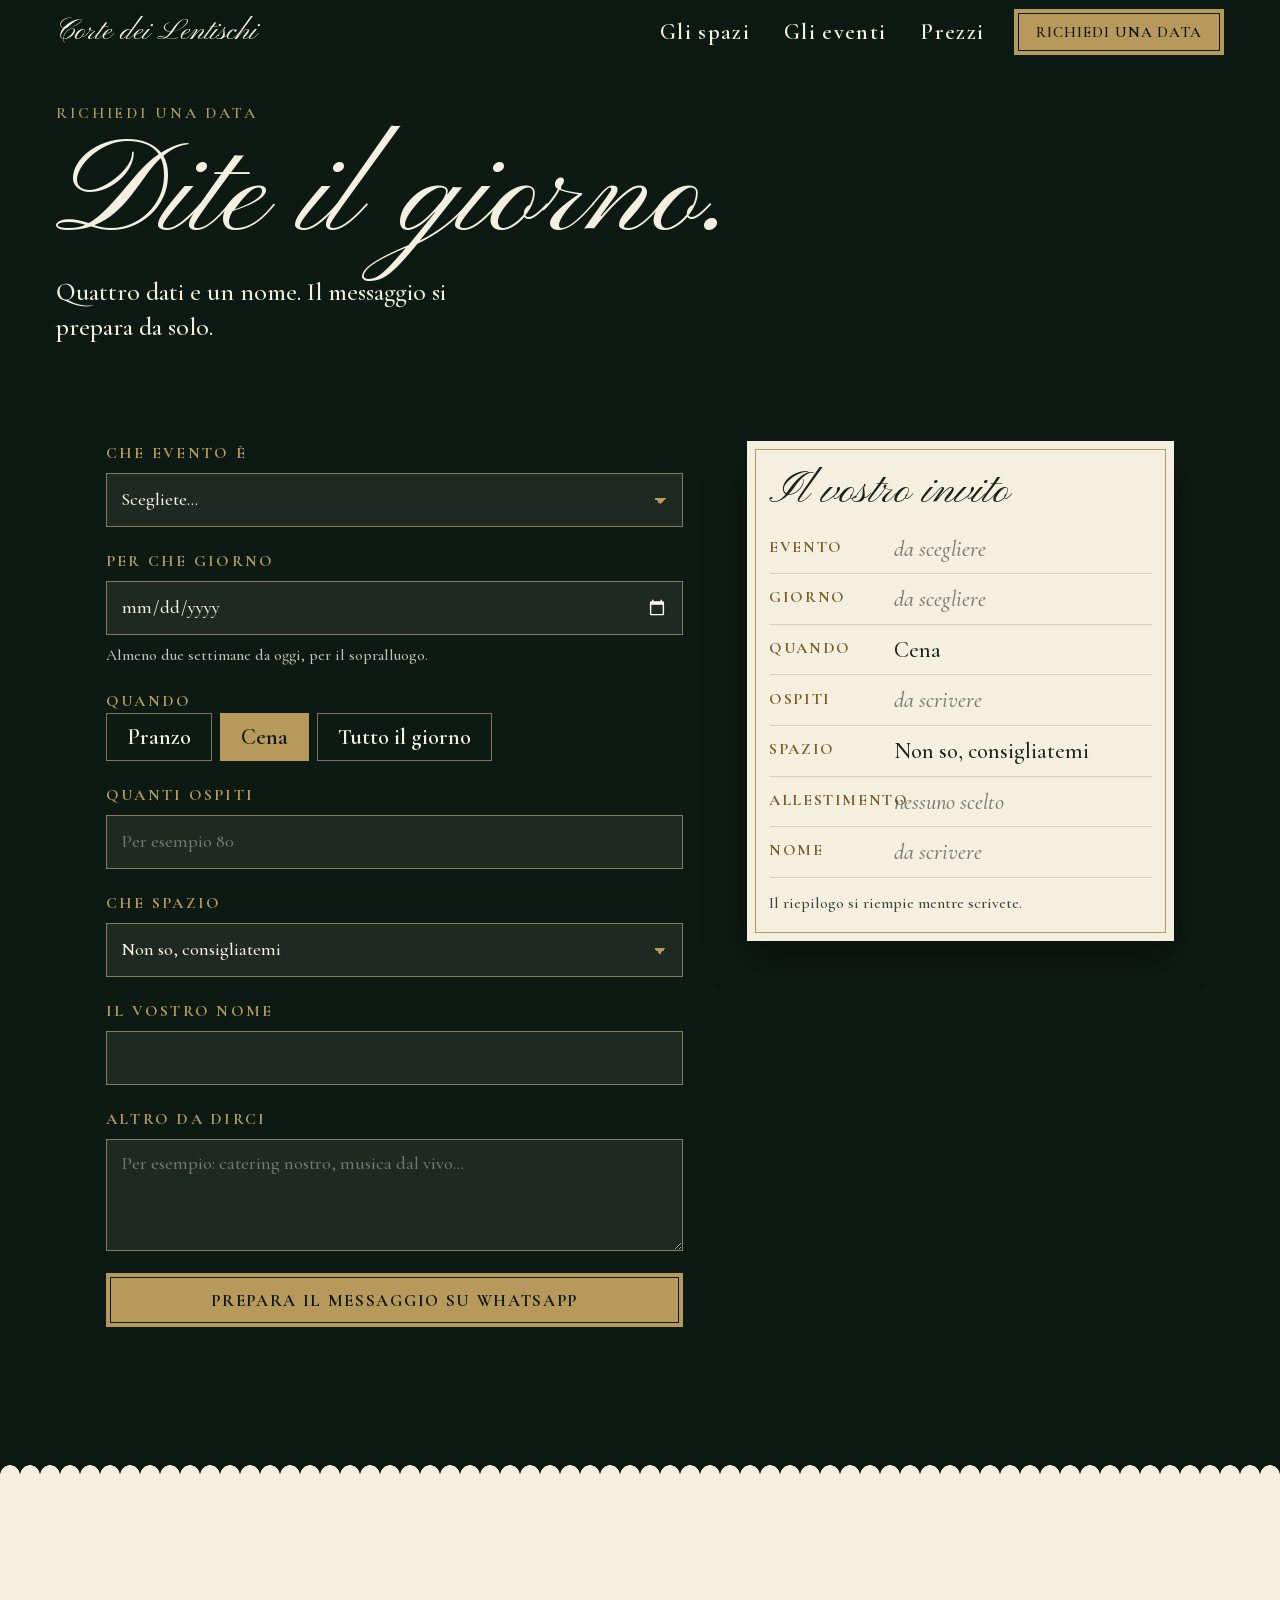
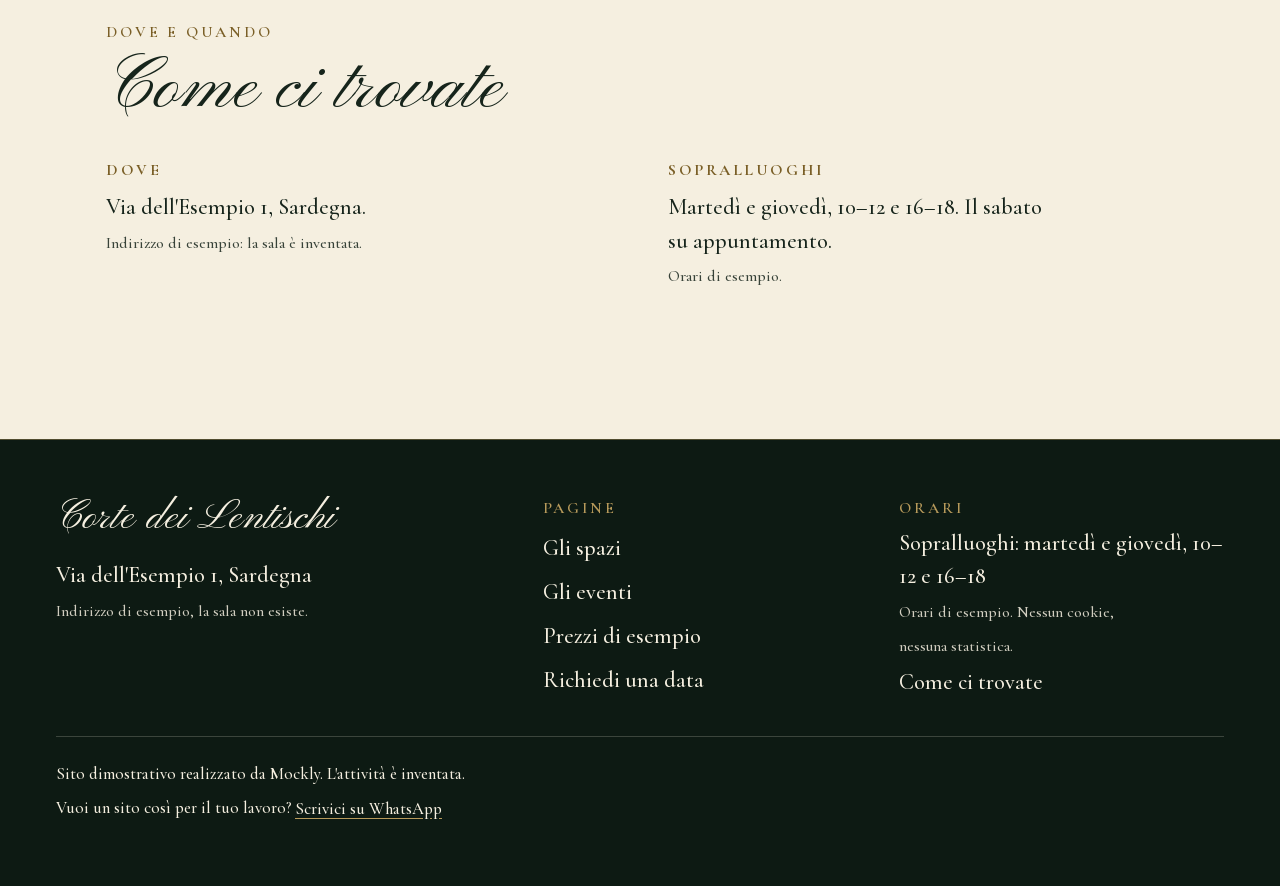
==== richiedi.html @ 1dd13063 "Base della demo: pagine, stile, script, foto e crediti Co-Authored-By: Claude Opus 5.5 <noreply@anth" ====
<!doctype html>
<html lang="it">
<head>
<meta charset="utf-8">
<meta name="viewport" content="width=device-width, initial-scale=1, viewport-fit=cover">
<title>Richiedi una data · Corte dei Lentischi (sito dimostrativo)</title>
<meta name="description" content="Richiedete una data alla Corte dei Lentischi: il riepilogo si prepara in un messaggio WhatsApp. Sito dimostrativo di Mockly, l'attività è inventata.">
<meta name="theme-color" content="#0d1a13">
<meta property="og:type" content="website">
<meta property="og:locale" content="it_IT">
<meta property="og:title" content="Richiedi una data · Corte dei Lentischi (sito dimostrativo)">
<meta property="og:description" content="Richiedete una data alla Corte dei Lentischi: il riepilogo si prepara in un messaggio WhatsApp. Sito dimostrativo di Mockly, l'attività è inventata.">
<meta property="og:image" content="https://mockly-website.github.io/corte-dei-lentischi/assets/img/anteprima-social.jpg">
<meta property="og:image:width" content="1200">
<meta property="og:image:height" content="630">
<meta property="og:image:alt" content="La corte della sala per eventi, con tavoli lunghi e luci">
<meta name="twitter:card" content="summary_large_image">
<link rel="icon" href="assets/img/favicon.svg" type="image/svg+xml">
<link rel="apple-touch-icon" href="assets/img/apple-touch-icon.png">
<link rel="manifest" href="site.webmanifest">
<link rel="preload" href="assets/fonts/pinyon-script.woff2" as="font" type="font/woff2" crossorigin>
<link rel="preload" href="assets/fonts/cormorant-garamond.woff2" as="font" type="font/woff2" crossorigin>
<link rel="stylesheet" href="assets/css/fonts.css?v=20261105a">
<link rel="stylesheet" href="assets/css/style.css?v=20261105a">
<script>(function(d){d.classList.add("js");try{if(sessionStorage.getItem("ci-apertura")&&location.search.indexOf("apertura")<0)d.classList.add("seen")}catch(e){}})(document.documentElement)</script>
</head>
<body class="">
<svg width="0" height="0" style="position:absolute" aria-hidden="true" focusable="false"><defs><linearGradient id="gold" x1="0" y1="0" x2="1" y2="1"><stop offset="0" stop-color="#e3cf9b"/><stop offset=".55" stop-color="#b79a5b"/><stop offset="1" stop-color="#8a6f35"/></linearGradient></defs><symbol id="seal" viewBox="0 0 100 100"><path d="M96.4,50.0 L96.9,52.5 L96.9,54.9 L96.5,57.4 L95.9,59.7 L95.1,62.1 L94.3,64.4 L93.3,66.6 L92.1,68.8 L90.7,70.7 L88.8,72.4 L86.8,73.9 L84.6,75.1 L82.4,76.2 L80.5,77.4 L78.9,78.9 L77.6,80.7 L76.6,82.8 L75.6,85.2 L74.4,87.5 L72.9,89.6 L70.9,91.1 L68.6,91.9 L66.1,92.0 L63.5,91.5 L60.9,90.9 L58.5,90.2 L56.3,89.9 L54.2,90.0 L52.1,90.5 L50.0,91.2 L47.8,92.1 L45.5,92.8 L43.2,93.2 L40.8,93.3 L38.4,93.2 L36.0,93.0 L33.6,92.6 L31.2,92.2 L28.7,91.7 L26.3,91.0 L24.1,89.9 L22.2,88.3 L20.6,86.3 L19.5,83.9 L18.7,81.3 L18.0,78.8 L17.3,76.5 L16.2,74.6 L14.7,72.9 L12.8,71.5 L10.6,70.1 L8.4,68.5 L6.6,66.7 L5.3,64.5 L4.7,62.1 L4.8,59.6 L5.5,57.0 L6.5,54.6 L7.6,52.2 L8.4,50.0 L9.0,47.9 L9.4,45.7 L9.6,43.6 L9.8,41.5 L10.1,39.3 L10.6,37.2 L11.2,35.1 L11.7,33.0 L12.2,30.8 L12.6,28.4 L13.0,25.9 L13.4,23.4 L14.0,20.9 L15.1,18.6 L16.7,16.7 L18.7,15.3 L21.2,14.4 L23.8,14.0 L26.4,13.7 L28.9,13.4 L31.0,12.7 L32.8,11.5 L34.6,9.8 L36.3,7.8 L38.2,5.9 L40.3,4.1 L42.5,3.0 L45.0,2.4 L47.5,2.6 L50.0,3.2 L52.4,4.2 L54.7,5.3 L56.9,6.3 L59.1,7.3 L61.2,8.2 L63.2,9.3 L65.2,10.5 L67.0,11.8 L68.7,13.3 L70.3,14.8 L72.0,16.1 L73.9,17.1 L76.0,17.9 L78.4,18.5 L80.9,19.1 L83.4,19.9 L85.6,21.1 L87.4,22.8 L88.5,25.0 L89.0,27.5 L89.0,30.1 L88.8,32.7 L88.7,35.1 L89.0,37.3 L89.7,39.4 L90.9,41.3 L92.5,43.3 L94.1,45.4 L95.5,47.6Z" fill="url(#gold)"/><circle cx="50" cy="50" r="33" fill="none" stroke="#6b5120" stroke-width="1.4" opacity=".6"/><text x="50" y="62" text-anchor="middle" font-family="Pinyon Script, cursive" font-size="34" fill="#5c4518">CL</text></symbol></svg>
<a class="skip" href="#contenuto">Vai al contenuto</a>
<header class="head" id="testata">
  <a class="brand" href="index.html" aria-label="Corte dei Lentischi, vai all'inizio">Corte dei Lentischi</a>
  <nav class="nav-inline" aria-label="Principale"><a href="spazi.html">Gli spazi</a><a href="eventi.html">Gli eventi</a><a href="eventi.html#prezzi">Prezzi</a><a class="btn" href="richiedi.html" aria-current="page">Richiedi una data</a></nav>
  <button class="menu-btn" type="button" aria-expanded="false" aria-controls="menu"><span></span><b class="sr-only">Apri il menu</b></button>
</header>
<div class="veil" aria-hidden="true"></div>
<nav class="menu" id="menu" aria-label="Menu" role="dialog" aria-modal="true">
  <div class="menu__top"><span class="eyebrow">Menu</span><button class="menu__close" type="button"><b class="sr-only">Chiudi il menu</b></button></div>
  <ul class="menu__list"><li style="--i:0"><a href="index.html">Inizio</a></li><li style="--i:1"><a href="spazi.html">Gli spazi</a></li><li style="--i:2"><a href="eventi.html">Gli eventi</a></li><li style="--i:3"><a href="richiedi.html" aria-current="page">Richiedi una data</a></li></ul>
  <div class="menu__small"><a href="eventi.html#prezzi">Prezzi di esempio</a><a href="richiedi.html#dove">Orari e dove siamo</a></div>
  <a class="btn menu__cta" href="richiedi.html">Richiedi una data</a>
</nav>
<main id="contenuto">
<section class="phero phero--plain" data-hero>
  <div class="phero__in">
    <p class="eyebrow" style="--i:0">Richiedi una data</p>
    <h1 style="--i:1">Dite il giorno.</h1>
    <p class="lede" style="--i:2">Quattro dati e un nome. Il messaggio si prepara da solo.</p>
  </div>
</section>

<section class="sec sec--deep" style="padding-top:24px">
  <div class="wrap req">
    <form class="form" id="richiesta" novalidate aria-label="Richiesta di una data">
      <p class="note" id="allestimento-nota" hidden></p>
      <div class="field"><label for="evento">Che evento è</label>
        <select id="evento" name="evento" required aria-describedby="e-evento"><option value="">Scegliete…</option><option>Matrimonio</option><option>Battesimo o comunione</option><option>Cena aziendale</option><option>Compleanno o laurea</option><option>Altro</option></select>
        <p class="field__err" id="e-evento" role="alert"></p></div>
      <div class="field"><label for="data">Per che giorno</label>
        <input type="date" id="data" name="data" required aria-describedby="e-data h-data"><p class="field__hint" id="h-data">Almeno due settimane da oggi, per il sopralluogo.</p>
        <p class="field__err" id="e-data" role="alert"></p></div>
      <fieldset class="field"><legend>Quando</legend><div class="chips"><label class="chip"><input type="radio" name="fascia" value="pranzo"><span>Pranzo</span></label><label class="chip"><input type="radio" name="fascia" value="cena" checked><span>Cena</span></label><label class="chip"><input type="radio" name="fascia" value="giorno"><span>Tutto il giorno</span></label></div></fieldset>
      <div class="field"><label for="ospiti-r">Quanti ospiti</label>
        <input type="number" id="ospiti-r" name="ospiti" inputmode="numeric" min="1" max="300" placeholder="Per esempio 80" aria-describedby="e-ospiti"><p class="field__err" id="e-ospiti" role="alert"></p></div>
      <div class="field"><label for="spazio-r">Che spazio</label>
        <select id="spazio-r" name="spazio"><option value="boh">Non so, consigliatemi</option><option value="prato">Il prato</option><option value="corte">La corte</option><option value="sala">La sala coperta</option></select></div>
      <div class="field"><label for="nome">Il vostro nome</label>
        <input type="text" id="nome" name="nome" autocomplete="given-name" required aria-describedby="e-nome"><p class="field__err" id="e-nome" role="alert"></p></div>
      <div class="field"><label for="note">Altro da dirci</label><textarea id="note" name="note" placeholder="Per esempio: catering nostro, musica dal vivo…"></textarea></div>
      <button class="btn" type="submit" id="invia">Prepara il messaggio su WhatsApp</button>
      <div class="sent" id="inviata" aria-live="polite">
        <p><strong>Messaggio pronto.</strong> Si apre WhatsApp con il testo già scritto, indirizzato a Mockly. È una dimostrazione: nessuna sala vera riceve la richiesta.</p>
        <textarea id="testo-msg" readonly aria-label="Testo del messaggio"></textarea>
        <div class="sim__cta"><a class="btn" id="apri-wa" href="https://wa.me/393517578080" target="_blank" rel="noopener">Apri WhatsApp</a><button class="btn btn--line" id="copia" type="button">Copia il messaggio</button></div>
      </div>
    </form>
    <aside class="summary" aria-labelledby="sum-t">
      <h2 id="sum-t" class="script">Il vostro invito</h2>
      <dl>
        <div><dt>Evento</dt><dd data-s="evento"></dd></div>
        <div><dt>Giorno</dt><dd data-s="data"></dd></div>
        <div><dt>Quando</dt><dd data-s="fascia"></dd></div>
        <div><dt>Ospiti</dt><dd data-s="ospiti"></dd></div>
        <div><dt>Spazio</dt><dd data-s="spazio"></dd></div>
        <div><dt>Allestimento</dt><dd data-s="allest"></dd></div>
        <div><dt>Nome</dt><dd data-s="nome"></dd></div>
      </dl>
      <p class="note">Il riepilogo si riempie mentre scrivete.</p>
    </aside>
  </div>
</section>

<section class="sec paper" id="dove" aria-labelledby="dove-t">
  <div class="wrap">
    <p class="eyebrow">Dove e quando</p>
    <h2 id="dove-t" class="script h-mid" style="margin:8px 0 28px">Come ci trovate</h2>
    <div class="where">
      <div><h3>Dove</h3><p>Via dell'Esempio 1, Sardegna.<br><span class="note">Indirizzo di esempio: la sala è inventata.</span></p></div>
      <div><h3>Sopralluoghi</h3><p>Martedì e giovedì, 10–12 e 16–18. Il sabato su appuntamento.<br><span class="note">Orari di esempio.</span></p></div>
    </div>
  </div>
</section>
</main>
<footer class="foot">
  <div class="foot__in">
    <div class="stack">
      <p class="script">Corte dei Lentischi</p>
      <p>Via dell'Esempio 1, Sardegna<br><span class="note">Indirizzo di esempio, la sala non esiste.</span></p>
    </div>
    <div class="foot__links">
      <h2>Pagine</h2>
      <a href="spazi.html">Gli spazi</a><br><a href="eventi.html">Gli eventi</a><br><a href="eventi.html#prezzi">Prezzi di esempio</a><br><a href="richiedi.html">Richiedi una data</a>
    </div>
    <div class="foot__links">
      <h2>Orari</h2>
      <p>Sopralluoghi: martedì e giovedì, 10–12 e 16–18<br><span class="note">Orari di esempio. Nessun cookie, nessuna statistica.</span></p>
      <a href="richiedi.html#dove">Come ci trovate</a>
    </div>
    <p class="foot__demo" style="grid-column:1/-1">Sito dimostrativo realizzato da Mockly. L'attività è inventata.<br>Vuoi un sito così per il tuo lavoro? <a href="https://wa.me/393517578080?text=Ciao%20Mockly%21%20Ho%20visto%20la%20demo%20%C2%ABCorte%20dei%20Lentischi%C2%BB%20e%20vorrei%20un%20sito%20cos%C3%AC%20per%20il%20mio%20lavoro." target="_blank" rel="noopener">Scrivici su WhatsApp</a></p>
  </div>
</footer>
<script src="assets/js/main.js?v=20261105a" defer></script>
</body>
</html>
---- assets/css/fonts.css ----
@font-face{font-family:"Cormorant Garamond";font-style:normal;font-weight:400 700;font-display:swap;src:url("../fonts/cormorant-garamond.woff2") format("woff2")}
@font-face{font-family:"Cormorant Garamond";font-style:italic;font-weight:400 700;font-display:swap;src:url("../fonts/cormorant-garamond-italic.woff2") format("woff2")}
@font-face{font-family:"Pinyon Script";font-style:normal;font-weight:400;font-display:swap;src:url("../fonts/pinyon-script.woff2") format("woff2")}
---- assets/css/style.css ----
/* Corte dei Lentischi — demo Mockly. Sito dimostrativo: l'attività è inventata. */

/* ── Colori e misure ───────────────────────────────── */
:root {
  --verde-notte: #0d1a13;
  --verde: #14241b;
  --verde-2: #1f3a2b;
  --verde-3: #3a5f49;
  --oro: #b79a5b;
  --oro-chiaro: #d9c28a;
  --oro-scuro: #7a5f27;
  --avorio: #f5efe0;
  --avorio-2: #ebe2cb;
  --inchiostro: #16241b;
  --errore-scuro: #f0b3a0;
  --errore-chiaro: #8f3322;

  --font-script: "Pinyon Script", "Snell Roundhand", cursive;
  --font-serif: "Cormorant Garamond", Georgia, "Times New Roman", serif;

  --head-h: 64px;
  --pad: clamp(20px, 5.5vw, 56px);
  --ease: cubic-bezier(0.2, 0.7, 0.2, 1);
}

/* ── Base ──────────────────────────────────────────── */
*, *::before, *::after { box-sizing: border-box; }
html { -webkit-text-size-adjust: 100%; scroll-padding-top: calc(var(--head-h) + 16px); overflow-x: clip; }
@media (prefers-reduced-motion: no-preference) { html { scroll-behavior: smooth; } }
body {
  margin: 0;
  min-height: 100vh;
  overflow-x: clip;
  background: var(--verde);
  color: var(--avorio);
  font: 500 clamp(1.25rem, 1.16rem + 0.3vw, 1.4rem) / 1.5 var(--font-serif);
  -webkit-tap-highlight-color: transparent;
}
img, svg { display: block; max-width: 100%; }
a { color: inherit; }
h1, h2, h3, h4, p, ul, ol, dl, dd, figure { margin: 0; }
ul, ol { padding: 0; list-style: none; }
h1, h2, h3 { font-weight: 500; text-wrap: balance; }
p { text-wrap: pretty; }
button, input, select, textarea { font: inherit; color: inherit; }
button { cursor: pointer; }
.sr-only { position: absolute; width: 1px; height: 1px; margin: -1px; padding: 0; overflow: hidden; clip: rect(0 0 0 0); white-space: nowrap; border: 0; }
:focus-visible { outline: 3px solid var(--oro-chiaro); outline-offset: 3px; }
.paper :focus-visible { outline-color: var(--verde); }
.skip { position: fixed; left: 12px; top: -80px; z-index: 400; padding: 12px 18px; background: var(--avorio); color: var(--inchiostro); text-decoration: none; }
.skip:focus { top: 12px; }

.wrap { width: min(100%, 1180px); margin-inline: auto; padding-inline: var(--pad); }
.sec { position: relative; padding-block: clamp(72px, 12vw, 148px); }
.sec--deep { background: var(--verde-notte); }
.sec--dusk { background: var(--verde-2); }
.paper { background: var(--avorio); color: var(--inchiostro); }
/* bordo a scalloppi in cima alle sezioni di carta, come un invito ritagliato */
.paper::before {
  content: ""; position: absolute; left: 0; right: 0; top: -10px; height: 10px;
  background: radial-gradient(circle at 10px 10px, var(--avorio) 9.5px, transparent 10px) 0 0 / 20px 10px repeat-x;
}

.script { font-family: var(--font-script); font-weight: 400; line-height: 1.08; letter-spacing: 0; }
.h-big { font-size: clamp(3.2rem, 11vw, 6.5rem); }
.h-mid { font-size: clamp(2.6rem, 8vw, 4.6rem); }
.eyebrow { font-size: 1rem; line-height: 1.2; font-weight: 600; letter-spacing: 0.18em; text-transform: uppercase; color: var(--oro); }
.paper .eyebrow { color: var(--oro-scuro); }
.lede { max-width: 34ch; font-size: clamp(1.3rem, 1.2rem + 0.5vw, 1.6rem); line-height: 1.4; }
.note { font-size: 1rem; line-height: 1.45; opacity: 0.85; }
.stack > * + * { margin-top: 1.1rem; }

/* ── Bottoni ───────────────────────────────────────── */
.btn {
  display: inline-flex; align-items: center; justify-content: center; gap: 0.6em;
  min-height: 54px; padding: 0 30px;
  background: var(--oro); color: var(--verde-notte);
  box-shadow: inset 0 0 0 4px var(--oro), inset 0 0 0 5px var(--verde-notte);
  border: 0; text-decoration: none;
  font-weight: 700; font-size: 1.05rem; letter-spacing: 0.1em; text-transform: uppercase;
  transition: background-color 0.15s, transform 0.1s;
  touch-action: manipulation;
}
.btn:hover { background: var(--oro-chiaro); }
.btn:active { transform: scale(0.97); }
.btn[disabled] { opacity: 0.6; cursor: wait; }
.btn--line { background: transparent; color: inherit; box-shadow: inset 0 0 0 1px currentColor; }
.btn--line:hover { background: rgba(183, 154, 91, 0.2); }
.paper .btn { background: var(--verde); color: var(--avorio); box-shadow: inset 0 0 0 4px var(--verde), inset 0 0 0 5px var(--oro); }
.paper .btn:hover { background: var(--verde-2); }
.paper .btn--line { background: transparent; color: var(--inchiostro); box-shadow: inset 0 0 0 1px var(--inchiostro); }
.link {
  display: inline-flex; align-items: center; min-height: 48px; font-weight: 600;
  letter-spacing: 0.06em; text-decoration: none; border-bottom: 1px solid var(--oro);
}
.link::after { content: "→"; margin-left: 0.5em; transition: transform 0.2s; }
.link:hover::after { transform: translateX(4px); }
.paper .link { border-color: var(--oro-scuro); }

/* ── Intestazione e menu ───────────────────────────── */
.head {
  position: fixed; inset: 0 0 auto 0; z-index: 100; height: var(--head-h);
  display: flex; align-items: center; justify-content: space-between;
  padding-inline: var(--pad);
  transition: background-color 0.3s;
}
.head::before { content: ""; position: absolute; inset: 0 0 -28px 0; z-index: -1; pointer-events: none;
  background: linear-gradient(rgba(13, 26, 19, 0.82), rgba(13, 26, 19, 0)); transition: opacity 0.3s; }
.head.is-solid { background: var(--verde-notte); box-shadow: 0 1px 0 rgba(183, 154, 91, 0.35); }
.head.is-solid::before { opacity: 0; }
.brand { font-family: var(--font-script); font-size: 1.9rem; line-height: 1; text-decoration: none; display: inline-flex; align-items: center; min-height: 48px; }
.nav-inline { display: none; }
.menu-btn {
  width: 48px; height: 48px; display: grid; place-items: center;
  background: transparent; border: 0; padding: 0;
}
.menu-btn span { display: block; width: 26px; height: 2px; background: var(--avorio); box-shadow: 0 -8px 0 var(--avorio), 0 8px 0 var(--avorio); }
.menu-btn:active { transform: scale(0.92); }

.veil { position: fixed; inset: 0; z-index: 150; background: rgba(13, 26, 19, 0.7); opacity: 0; visibility: hidden;
  transition: opacity 0.3s, visibility 0s 0.3s; }
.veil.is-open { opacity: 1; visibility: visible; transition: opacity 0.3s, visibility 0s 0s; }
.menu {
  position: fixed; top: 0; right: 0; z-index: 160; width: min(100%, 440px); height: 100vh; height: 100dvh;
  overflow-y: auto; overscroll-behavior: contain;
  background: var(--avorio); color: var(--inchiostro);
  padding: 20px var(--pad) 32px;
  border-left: 1px solid var(--oro);
  transform: translateX(104%); visibility: hidden;
  transition: transform 0.38s var(--ease), visibility 0s 0.38s;
}
.menu::before { content: ""; position: absolute; inset: 10px; border: 1px solid rgba(183, 154, 91, 0.7); pointer-events: none; }
.menu.is-open { transform: none; visibility: visible; transition: transform 0.38s var(--ease), visibility 0s 0s; }
.menu__top { display: flex; justify-content: space-between; align-items: center; min-height: 48px; }
.menu__close { width: 48px; height: 48px; background: transparent; border: 0; position: relative; }
.menu__close::before, .menu__close::after { content: ""; position: absolute; left: 11px; top: 23px; width: 26px; height: 2px; background: var(--inchiostro); transform: rotate(45deg); }
.menu__close::after { transform: rotate(-45deg); }
.menu__list { margin-top: 18px; }
.menu__list a { display: flex; align-items: center; min-height: 64px; font-family: var(--font-script); font-size: 2.6rem; text-decoration: none; border-bottom: 1px solid rgba(22, 36, 27, 0.15); }
.menu__list a[aria-current="page"] { color: var(--oro-scuro); }
.menu__list li { opacity: 0; transform: translateX(16px); }
.menu.is-open .menu__list li { opacity: 1; transform: none; transition: opacity 0.35s var(--ease), transform 0.35s var(--ease); transition-delay: calc(0.12s + var(--i) * 0.05s); }
.menu__small { margin-top: 18px; }
.menu__small a { display: flex; align-items: center; min-height: 48px; font-weight: 600; text-decoration: none; letter-spacing: 0.04em; }
.menu__cta { margin-top: 20px; width: 100%; }
html.menu-open { overflow: hidden; }

/* Barra fissa in basso: l'azione principale sempre sotto il pollice */
.dock { position: fixed; left: 0; right: 0; bottom: 0; z-index: 90; padding: 10px var(--pad) calc(10px + env(safe-area-inset-bottom)); pointer-events: none;
  transition: transform 0.35s var(--ease), opacity 0.35s; }
.dock .btn { width: 100%; max-width: 560px; margin-inline: auto; display: flex; pointer-events: auto; box-shadow: inset 0 0 0 4px var(--oro), inset 0 0 0 5px var(--verde-notte), 0 8px 24px rgba(0, 0, 0, 0.45); }
.dock.is-hidden { transform: translateY(120%); opacity: 0; }
body { padding-bottom: 0; }

/* ── Comparse (solo con JavaScript) ────────────────── */
.js .rv { opacity: 0; transform: translateY(26px); }
.js .rv.in { opacity: 1; transform: none; transition: opacity 0.7s var(--ease), transform 0.7s var(--ease); transition-delay: var(--d, 0s); }

/* ── Apertura: la busta ────────────────────────────── */
.opening {
  position: fixed; inset: 0; z-index: 300; display: grid; place-items: center;
  background: var(--verde-notte); overflow: hidden;
  animation: op-out 0.3s ease 1.1s forwards;
}
html.seen .opening, .opening.is-gone { display: none; }
.opening__skip { position: absolute; right: 16px; bottom: calc(16px + env(safe-area-inset-bottom)); min-height: 48px; padding: 0 18px; background: transparent; color: var(--avorio); border: 1px solid rgba(245, 239, 224, 0.5); letter-spacing: 0.1em; text-transform: uppercase; font-size: 1rem; font-weight: 600; }
.env { position: relative; width: min(74vw, 340px); aspect-ratio: 1.5 / 1; perspective: 900px; animation: env-in 0.3s var(--ease) both; }
.env > * { position: absolute; }
.env__back { inset: 0; background: var(--avorio-2); }
.env__card { left: 6%; right: 6%; top: 6%; bottom: 6%; background: var(--avorio); box-shadow: inset 0 0 0 6px var(--avorio), inset 0 0 0 7px var(--oro);
  display: grid; place-items: center; color: var(--verde); font-family: var(--font-script); font-size: clamp(1.4rem, 7vw, 2.1rem); line-height: 1;
  animation: card-go 1.05s var(--ease) 0.4s both; transform-origin: 50% 70%; }
.env__front { inset: 0; background: #e2d7ba; clip-path: polygon(0 14%, 50% 60%, 100% 14%, 100% 100%, 0 100%); }
.env__flap { left: 0; right: 0; top: 0; height: 62%; background: #d8cba9; clip-path: polygon(0 0, 100% 0, 50% 100%); transform-origin: 50% 0; animation: flap-open 0.38s ease-in 0.3s forwards; }
.env__seal { left: calc(50% - 30px); top: calc(62% - 36px); width: 60px; height: 60px; z-index: 5; }
.env__seal svg { position: absolute; inset: 0; width: 100%; height: 100%; }
.env__seal svg:first-child { clip-path: polygon(0 0, 54% 0, 44% 30%, 56% 55%, 46% 100%, 0 100%); animation: seal-l 0.3s ease-in 0.12s forwards; }
.env__seal svg:last-child { clip-path: polygon(54% 0, 100% 0, 100% 100%, 46% 100%, 56% 55%, 44% 30%); animation: seal-r 0.3s ease-in 0.12s forwards; }
@keyframes op-out { to { opacity: 0; visibility: hidden; } }
@keyframes env-in { from { opacity: 0; transform: translateY(14px) scale(0.96); } }
@keyframes flap-open { to { transform: rotateX(178deg); opacity: 0; } }
@keyframes seal-l { to { transform: translate(-22px, 8px) rotate(-14deg); opacity: 0; } }
@keyframes seal-r { to { transform: translate(22px, 8px) rotate(14deg); opacity: 0; } }
@keyframes card-go {
  0% { transform: translateY(0) scale(1); }
  35% { transform: translateY(-40%) scale(1); }
  100% { transform: translateY(-4%) scale(7.5); }
}

/* ── Prima schermata ───────────────────────────────── */
.hero { position: relative; min-height: 100vh; min-height: 100svh; display: grid; align-items: end; overflow: clip; isolation: isolate; background: var(--verde-notte); }
.hero__img { position: absolute; inset: 0; z-index: -2; }
.hero__img img { width: 100%; height: 100%; object-fit: cover; object-position: 50% 40%; animation: kb 24s ease-out both; }
.hero::after { content: ""; position: absolute; inset: 0; z-index: -1; background: linear-gradient(to top, rgba(13, 26, 19, 0.85) 0, rgba(13, 26, 19, 0.35) 40%, rgba(13, 26, 19, 0) 70%); }
@keyframes kb { from { transform: scale(1.14); } to { transform: scale(1); } }
.hero__card {
  position: relative; margin: 0 14px calc(18px + env(safe-area-inset-bottom)); padding: 34px 26px 26px;
  background: var(--avorio); color: var(--inchiostro);
  box-shadow: 0 26px 54px rgba(0, 0, 0, 0.5);
}
.hero__card::before { content: ""; position: absolute; inset: 8px; border: 1px solid var(--oro); pointer-events: none; }
.hero__card::after { content: ""; position: absolute; inset: 13px; border: 1px solid rgba(183, 154, 91, 0.4); pointer-events: none; }
.hero__card > * { position: relative; z-index: 1; }
.hero__card .eyebrow { color: var(--oro-scuro); }
.hero h1 { font-family: var(--font-script); font-weight: 400; font-size: clamp(3.3rem, 12.4vw, 7.4rem); line-height: 0.98; color: var(--verde); margin: 10px 0 8px; }
.hero__card p.lede { max-width: 28ch; }
.hero__actions { display: flex; flex-wrap: wrap; align-items: center; gap: 6px 22px; margin-top: 20px; }
.hero__actions .btn { flex: 1 1 100%; }
.hero__demo { margin-top: 12px; font-size: 1rem; opacity: 0.8; }
.hero__seal { position: absolute; right: 10px; top: -30px; width: 74px; height: 74px; z-index: 2; transform: rotate(8deg); filter: drop-shadow(0 4px 6px rgba(0, 0, 0, 0.35)); }
.js .hero__card { opacity: 0; transform: translateY(40px); animation: fb 0.01s 3.6s forwards; }
.js.go .hero__card { opacity: 1; transform: none; transition: opacity 0.7s var(--ease), transform 0.8s var(--ease); }
@keyframes fb { to { opacity: 1; transform: none; } }

/* ── Intestazione di pagina interna ────────────────── */
.phero { position: relative; min-height: 68vh; min-height: 68svh; display: grid; align-items: end; overflow: clip; isolation: isolate; background: var(--verde-notte); padding: calc(var(--head-h) + 40px) var(--pad) clamp(36px, 7vw, 72px); }
.phero__img { position: absolute; inset: 0; z-index: -2; }
.phero__img img { width: 100%; height: 100%; object-fit: cover; animation: kb 22s ease-out both; }
.phero::after { content: ""; position: absolute; inset: 0; z-index: -1; background: linear-gradient(to top, rgba(13, 26, 19, 0.92) 0, rgba(13, 26, 19, 0.4) 55%, rgba(13, 26, 19, 0.15) 100%); }
.phero__in { width: min(100%, 1180px); margin-inline: auto; }
.phero h1 { font-family: var(--font-script); font-weight: 400; font-size: clamp(4rem, 15vw, 8.4rem); line-height: 1; margin: 8px 0; }
.phero--plain { min-height: 0; background: var(--verde-notte); }
.phero--plain::after { display: none; }
.js .phero__in > * { opacity: 0; transform: translateY(22px); animation: fb 0.01s 2.5s forwards; }
.js.go .phero__in > * { opacity: 1; transform: none; transition: opacity 0.7s var(--ease), transform 0.8s var(--ease); transition-delay: calc(var(--i, 0) * 0.1s); }

/* ── Capitolo: quanti siete ────────────────────────── */
.quiz { min-height: 78vh; min-height: 78svh; display: grid; align-content: center; background: var(--verde-notte); }
.quiz h2 { margin: 10px 0 6px; }
.quiz__nums { display: grid; grid-template-columns: repeat(4, 1fr); gap: 10px; margin-top: 34px; max-width: 640px; }
.quiz__nums button { min-height: 84px; background: transparent; border: 1px solid rgba(217, 194, 138, 0.55); color: var(--avorio); font-family: var(--font-script); font-size: clamp(2.4rem, 9vw, 3.4rem); line-height: 1; touch-action: manipulation; transition: background-color 0.15s, color 0.15s, transform 0.1s; }
.quiz__nums button:active { transform: scale(0.95); }
.quiz__nums button[aria-pressed="true"] { background: var(--oro); color: var(--verde-notte); border-color: var(--oro); }
.quiz__out { margin-top: 26px; min-height: 5.6em; max-width: 36ch; }
.quiz__out .link { margin-top: 6px; }
.quiz__out.is-empty { opacity: 0.7; font-style: italic; }

/* ── Capitolo: gli spazi, a piani sovrapposti ──────── */
.space { position: sticky; top: 0; height: 100vh; height: 100svh; min-height: 540px; display: grid; align-items: end; overflow: clip; isolation: isolate; background: var(--verde-notte); box-shadow: 0 -28px 44px rgba(0, 0, 0, 0.4); }
.space img { position: absolute; inset: 0; z-index: -2; width: 100%; height: 100%; object-fit: cover; }
.space::after { content: ""; position: absolute; inset: 0; z-index: -1; background: linear-gradient(to top, rgba(13, 26, 19, 0.92) 0, rgba(13, 26, 19, 0.3) 52%, rgba(13, 26, 19, 0) 72%); }
.space__txt { width: min(100%, 1180px); margin-inline: auto; padding: var(--pad); padding-bottom: calc(var(--pad) + 74px); }
.space h3 { font-family: var(--font-script); font-weight: 400; line-height: 1.05; font-size: clamp(3.6rem, 15vw, 7.4rem); margin: 4px 0 8px; }
.space p { max-width: 26ch; }
.space .eyebrow, .space .space__meta { max-width: none; }
.space--prato img { object-position: 50% 78%; }
.space--corte img { object-position: 72% 75%; }
.space--sala img { object-position: 38% 62%; }
.space__meta { margin-top: 10px; font-size: 1rem; letter-spacing: 0.06em; color: var(--oro-chiaro); }
.space .link { margin-top: 8px; }

/* ── Cosa chiede chi organizza (carta) ─────────────── */
.facts h2 { margin: 8px 0 28px; }
.facts li { display: grid; grid-template-columns: 3.4rem 1fr; gap: 6px 18px; padding: 26px 0; border-top: 1px solid rgba(22, 36, 27, 0.2); }
.facts li:last-child { border-bottom: 1px solid rgba(22, 36, 27, 0.2); }
.facts .n { font-family: var(--font-script); font-size: 3.6rem; line-height: 0.9; color: var(--oro-scuro); }
.facts h3 { font-size: 1.55rem; font-weight: 700; line-height: 1.2; }
.facts p { margin-top: 4px; max-width: 40ch; }
.facts__note { margin-top: 18px; }

/* ── Il vostro giorno, ora per ora ─────────────────── */
.day { background: var(--verde-2); overflow: clip; isolation: isolate; }
.day__sky { position: absolute; inset: 0; z-index: -1; background: var(--verde-notte); opacity: 0; will-change: opacity; }
.day h2 { margin: 8px 0 40px; }
.day__list { position: relative; padding-left: 34px; }
.day__line { position: absolute; left: 7px; top: 8px; bottom: 8px; width: 2px; background: rgba(217, 194, 138, 0.25); }
.day__line i { position: absolute; inset: 0; background: var(--oro); transform-origin: top; transform: scaleY(0); }
.day__list li { position: relative; padding-bottom: 46px; opacity: 0.4; transition: opacity 0.4s; }
.day__list li:last-child { padding-bottom: 0; }
.day__list li::before { content: ""; position: absolute; left: -34px; top: 14px; width: 16px; height: 16px; border-radius: 50%; border: 2px solid var(--oro); background: var(--verde-2); transition: background-color 0.3s, transform 0.3s; }
.day__list li.lit { opacity: 1; }
.day__list li.lit::before { background: var(--oro); transform: scale(1.15); }
.day__t { font-family: var(--font-script); font-size: clamp(3rem, 10vw, 4.6rem); line-height: 1; color: var(--oro-chiaro); }
.day__list p { max-width: 34ch; }

/* ── Anteprima del simulatore in home ──────────────── */
.tease__grid { display: grid; gap: 34px; align-items: center; }
.tease h2 { margin: 8px 0 14px; }
.tease .btn { margin-top: 22px; }
.planbox { background: var(--avorio); padding: 12px; box-shadow: 0 0 0 1px var(--oro), 0 24px 44px rgba(0, 0, 0, 0.4); }
.planbox svg { width: 100%; height: auto; }

/* ── Eventi: elenco tipografico ────────────────────── */
.evlist h2 { margin: 8px 0 22px; }
.evlist a { display: block; padding: 18px 0; min-height: 88px; border-top: 1px solid rgba(22, 36, 27, 0.25); text-decoration: none; transition: transform 0.2s var(--ease), color 0.2s; }
.evlist li:last-child a { border-bottom: 1px solid rgba(22, 36, 27, 0.25); }
.evlist a:hover, .evlist a:active { transform: translateX(10px); color: var(--oro-scuro); }
.evlist .w { display: block; font-family: var(--font-script); font-size: clamp(2.7rem, 10vw, 5rem); line-height: 1.05; }
.evlist .d { display: block; font-size: 1.1rem; margin-top: 2px; }

/* ── Finale: il sigillo ────────────────────────────── */
.end { position: relative; min-height: 100vh; min-height: 100svh; display: grid; align-items: center; justify-items: center; text-align: center; overflow: clip; isolation: isolate; padding: 96px var(--pad) 120px; background: var(--verde-notte); }
.end__img { position: absolute; inset: 0; z-index: -2; }
.end__img img { width: 100%; height: 100%; object-fit: cover; }
.end::after { content: ""; position: absolute; inset: 0; z-index: -1; background: rgba(13, 26, 19, 0.72); }
.end h2 { margin: 12px 0 14px; }
.end p.lede { margin-inline: auto; }
.seal { display: inline-grid; place-items: center; width: 168px; height: 168px; margin-top: 30px; background: transparent; border: 0; padding: 0; text-decoration: none; position: relative; touch-action: manipulation; transition: transform 0.15s; }
.seal svg { width: 100%; height: 100%; filter: drop-shadow(0 10px 14px rgba(0, 0, 0, 0.5)); }
.seal span { position: absolute; left: 50%; bottom: -34px; transform: translateX(-50%); white-space: nowrap; font-weight: 700; letter-spacing: 0.12em; text-transform: uppercase; font-size: 1.05rem; }
.seal:hover { transform: rotate(-4deg) scale(1.04); }
.seal:active { transform: scale(0.94); }
.seal.is-cracking svg { animation: crack 0.28s ease-in forwards; }
@keyframes crack { 40% { transform: scale(1.12) rotate(-6deg); } 100% { transform: scale(0.8) rotate(8deg); opacity: 0.2; } }
.end__links { display: flex; flex-wrap: wrap; justify-content: center; gap: 0 26px; margin-top: 66px; }

/* ── Piè di pagina ─────────────────────────────────── */
.foot { background: var(--verde-notte); padding: 56px var(--pad) calc(120px + env(safe-area-inset-bottom)); border-top: 1px solid rgba(183, 154, 91, 0.4); }
.foot__in { width: min(100%, 1180px); margin-inline: auto; display: grid; gap: 32px; }
.foot .script { font-size: 2.6rem; }
.foot h2 { font-size: 1rem; font-weight: 600; letter-spacing: 0.18em; text-transform: uppercase; color: var(--oro); margin-bottom: 6px; }
.foot a { display: inline-flex; align-items: center; min-height: 44px; }
.foot__demo { padding-top: 24px; border-top: 1px solid rgba(245, 239, 224, 0.2); font-size: 1.05rem; }
.foot__demo a { text-decoration-color: var(--oro); text-underline-offset: 4px; }
.foot__links a { text-decoration: none; }

/* ── Pagine interne: blocchi ───────────────────────── */
.dual { display: grid; gap: 28px; align-items: center; }
.dual img { width: 100%; height: auto; }
.dual h2 { margin: 8px 0 12px; }
.specs { margin-top: 20px; border-top: 1px solid currentColor; }
.specs div { display: grid; grid-template-columns: 9rem 1fr; gap: 12px; padding: 12px 0; border-bottom: 1px solid rgba(128, 128, 128, 0.35); }
.specs dt { font-size: 1rem; font-weight: 700; letter-spacing: 0.12em; text-transform: uppercase; opacity: 0.8; padding-top: 0.2em; }
.dual .btn, .dual .link { margin-top: 16px; }

.ev { padding-block: clamp(48px, 9vw, 96px); border-top: 1px solid rgba(217, 194, 138, 0.3); }
.ev:first-child { border-top: 0; }
.ev__grid { display: grid; gap: 14px 40px; }
.ev__n { font-family: var(--font-script); font-size: clamp(5rem, 18vw, 9rem); line-height: 0.8; color: var(--oro); }
.ev h2 { margin: 0 0 8px; }
.ev ul li { padding: 10px 0 10px 1.6em; position: relative; }
.ev ul li::before { content: ""; position: absolute; left: 0; top: 1.05em; width: 0.7em; height: 1px; background: var(--oro); }
.ev .link { margin-top: 10px; }

.prices { margin-top: 24px; border-top: 1px solid rgba(22, 36, 27, 0.35); }
.prices div { display: flex; justify-content: space-between; align-items: baseline; gap: 18px; padding: 16px 0; border-bottom: 1px solid rgba(22, 36, 27, 0.2); }
.prices dt { max-width: 22ch; }
.prices dd { font-weight: 700; white-space: nowrap; font-size: 1.25rem; }

.faq details { border-top: 1px solid rgba(217, 194, 138, 0.35); }
.faq details:last-child { border-bottom: 1px solid rgba(217, 194, 138, 0.35); }
.faq summary { list-style: none; display: flex; justify-content: space-between; align-items: center; gap: 16px; min-height: 64px; padding: 10px 0; font-weight: 700; font-size: 1.25rem; cursor: pointer; }
.faq summary::-webkit-details-marker { display: none; }
.faq summary::after { content: "+"; font-size: 1.8rem; line-height: 1; color: var(--oro); transition: transform 0.2s; }
.faq details[open] summary::after { transform: rotate(45deg); }
.faq details p { padding: 0 0 20px; max-width: 46ch; }

/* ── Simulatore ────────────────────────────────────── */
.sim__grid { display: grid; gap: 22px; margin-top: 30px; align-items: start; }
.sim__stage { position: sticky; top: var(--head-h); z-index: 5; background: var(--verde-notte); padding: 8px 0 10px; }
.plan { width: 100%; height: auto; background: var(--avorio-2); box-shadow: 0 0 0 1px var(--oro); touch-action: manipulation; }
.plan .night { opacity: 0; transition: opacity 0.45s; }
.plan.is-dark .night { opacity: 1; }
.plan .lights { opacity: 0; transition: opacity 0.45s; }
.plan.has-lights .lights { opacity: 1; }
.plan .party { opacity: 0; transition: opacity 0.45s; }
.plan.is-party .party { opacity: 1; }
.plan .tw1 { animation: tw 2.4s ease-in-out infinite; }
.plan .tw2 { animation: tw 2.4s ease-in-out 1.2s infinite; }
.plan .pulse { animation: pulse 1.6s ease-in-out infinite; transform-box: fill-box; transform-origin: center; }
@keyframes tw { 50% { opacity: 0.35; } }
@keyframes pulse { 50% { transform: scale(1.12); opacity: 0.6; } }
.sim__sum { margin-top: 10px; font-size: 1.1rem; line-height: 1.4; min-height: 3em; }
.sim__sum strong { color: var(--oro-chiaro); }
.sim__panel { display: grid; gap: 22px; }
.sim fieldset { border: 0; padding: 0; margin: 0; min-width: 0; }
.sim legend { padding: 0; margin-bottom: 10px; font-size: 1rem; font-weight: 700; letter-spacing: 0.16em; text-transform: uppercase; color: var(--oro); }
.chips { display: flex; flex-wrap: wrap; gap: 8px; }
.chip input { position: absolute; opacity: 0; width: 1px; height: 1px; }
.chip span { display: inline-flex; align-items: center; justify-content: center; min-height: 48px; padding: 0 20px; border: 1px solid rgba(217, 194, 138, 0.55); font-weight: 600; transition: background-color 0.12s, color 0.12s, transform 0.1s; touch-action: manipulation; }
.chip input:checked + span { background: var(--oro); color: var(--verde-notte); border-color: var(--oro); }
.chip input:focus-visible + span { outline: 3px solid var(--oro-chiaro); outline-offset: 3px; }
.chip span:active { transform: scale(0.96); }
.stepper { display: grid; grid-template-columns: 56px 1fr 56px; align-items: center; gap: 10px; }
.stepper button { height: 56px; background: transparent; border: 1px solid rgba(217, 194, 138, 0.55); font-size: 1.8rem; line-height: 1; touch-action: manipulation; transition: transform 0.1s, background-color 0.12s; }
.stepper button:active { transform: scale(0.94); background: rgba(183, 154, 91, 0.25); }
.stepper output { text-align: center; font-family: var(--font-script); font-size: 3.6rem; line-height: 1; }
.stepper output small { font-family: var(--font-serif); font-size: 1rem; letter-spacing: 0.1em; display: block; opacity: 0.8; }
.range { width: 100%; height: 44px; margin: 8px 0 0; background: transparent; -webkit-appearance: none; appearance: none; touch-action: pan-y; }
.range::-webkit-slider-runnable-track { height: 2px; background: rgba(217, 194, 138, 0.6); }
.range::-moz-range-track { height: 2px; background: rgba(217, 194, 138, 0.6); }
.range::-webkit-slider-thumb { -webkit-appearance: none; width: 30px; height: 30px; margin-top: -14px; border-radius: 50%; background: var(--oro); border: 3px solid var(--verde-notte); box-shadow: 0 0 0 1px var(--oro); }
.range::-moz-range-thumb { width: 24px; height: 24px; border-radius: 50%; background: var(--oro); border: 3px solid var(--verde-notte); box-shadow: 0 0 0 1px var(--oro); }
.sim__msg { min-height: 1.4em; padding-left: 14px; border-left: 2px solid var(--oro); font-size: 1.05rem; }
.sim__msg:empty { display: none; }
.sim__cta { display: flex; flex-wrap: wrap; gap: 10px 24px; align-items: center; }


/* disegni della piantina: di giorno carta e verde, di sera verde scuro e oro */
.plan .tbl { fill: #fffaf0; stroke: #7a5f27; stroke-width: 1.2; }
.plan .seat { fill: #3a5f49; }
.plan .wall { stroke: #7a5f27; }
.plan .tree { fill: #8aa57a; }
.plan .trunk { fill: #5a4a2a; }
.plan .door { fill: #b79a5b; }
.plan .col { fill: #7a5f27; }
.plan .flame { fill: #f4d98a; }
.plan .bulbs { stroke: #f4d98a; }
.plan .floor { fill: none; stroke: #d9c28a; stroke-width: 1.4; stroke-dasharray: 4 3; }
.plan .ring { fill: none; stroke: #d9c28a; stroke-width: 1.6; }
.plan .spot { fill: #f4d98a; }
.plan.is-dark .tbl { fill: #f5efe0; stroke: #b79a5b; }
.plan.is-dark .seat { fill: #b79a5b; }
.plan.is-dark .wall { stroke: #b79a5b; }
.plan.is-dark .tree { fill: #1f3a2b; }
.plan.is-dark .trunk { fill: #0d1a13; }
.plan.is-dark .col { fill: #b79a5b; }

/* ── Modulo ────────────────────────────────────────── */
.req { display: grid; gap: 36px; }
.form { display: grid; gap: 22px; }
.field { display: grid; gap: 8px; }
.field > label, .field > legend { font-size: 1rem; font-weight: 700; letter-spacing: 0.14em; text-transform: uppercase; color: var(--oro); padding: 0; }
.field input[type="text"], .field input[type="date"], .field input[type="number"], .field select, .field textarea {
  width: 100%; min-height: 54px; padding: 12px 14px; font-size: 1.15rem; line-height: 1.3;
  background: rgba(245, 239, 224, 0.07); border: 1px solid rgba(217, 194, 138, 0.55); border-radius: 0; color: var(--avorio);
  -webkit-appearance: none; appearance: none; color-scheme: dark;
}
.field select { background-image: linear-gradient(45deg, transparent 50%, var(--oro) 50%), linear-gradient(135deg, var(--oro) 50%, transparent 50%); background-position: calc(100% - 22px) 24px, calc(100% - 16px) 24px; background-size: 6px 6px; background-repeat: no-repeat; padding-right: 44px; }
.field select option { color: #111; }
.field textarea { min-height: 112px; resize: vertical; }
.field input:focus-visible, .field select:focus-visible, .field textarea:focus-visible { outline: 3px solid var(--oro-chiaro); outline-offset: 2px; }
.field.has-error input, .field.has-error select, .field.has-error textarea { border-color: var(--errore-scuro); }
.field__err { display: none; color: var(--errore-scuro); font-size: 1.05rem; font-weight: 600; }
.field.has-error .field__err { display: block; }
.field__hint { font-size: 1rem; opacity: 0.8; }
fieldset.field { border: 0; margin: 0; padding: 0; min-width: 0; }
.summary { position: relative; padding: 26px 22px; background: var(--avorio); color: var(--inchiostro); box-shadow: 0 20px 40px rgba(0, 0, 0, 0.35); }
.summary::before { content: ""; position: absolute; inset: 8px; border: 1px solid var(--oro); pointer-events: none; }
.summary h2 { font-size: 2.8rem; margin-bottom: 8px; }
.summary dl > div { display: grid; grid-template-columns: 7.2rem 1fr; gap: 10px; padding: 8px 0; border-bottom: 1px solid rgba(22, 36, 27, 0.15); }
.summary dt { font-size: 1rem; font-weight: 700; letter-spacing: 0.1em; text-transform: uppercase; color: var(--oro-scuro); padding-top: 0.2em; }
.summary dd.is-empty { opacity: 0.55; font-style: italic; }
.summary .note { margin-top: 14px; }
.sent { display: none; margin-top: 8px; padding: 18px; border: 1px solid var(--oro); }
.sent.is-on { display: block; }
.sent textarea { width: 100%; min-height: 140px; margin: 10px 0; padding: 10px; font-size: 1rem; background: rgba(245, 239, 224, 0.07); border: 1px solid rgba(217, 194, 138, 0.55); }
.spin { width: 1.1em; height: 1.1em; border: 2px solid currentColor; border-right-color: transparent; border-radius: 50%; animation: spin 0.7s linear infinite; }
@keyframes spin { to { transform: rotate(360deg); } }
.where { display: grid; gap: 28px; }
.where h3 { font-size: 1rem; font-weight: 700; letter-spacing: 0.16em; text-transform: uppercase; color: var(--oro-scuro); margin-bottom: 8px; }

/* ── 404 ───────────────────────────────────────────── */
.lost { min-height: 100vh; min-height: 100svh; display: grid; align-content: center; padding: 120px var(--pad); background: var(--verde-notte); }
.lost .wrap { padding-inline: 0; }

/* ── Schermi larghi ────────────────────────────────── */
@media (max-width: 699px) {
  .hero__img { bottom: auto; height: 62vh; height: 62svh; }
  .hero::after { background: linear-gradient(to bottom, rgba(13, 26, 19, 0.5) 0, rgba(13, 26, 19, 0) 22%, rgba(13, 26, 19, 0) 62%, var(--verde-notte) 100%); }
}
@media (min-width: 700px) {
  .hero__actions .btn { flex: 0 0 auto; }
  .tease__grid, .dual, .where { grid-template-columns: 1fr 1fr; gap: 56px; }
  .ev__grid { grid-template-columns: 0.5fr 1fr; align-items: start; }
  .foot__in { grid-template-columns: 1.4fr 1fr 1fr; }
  .quiz__nums { grid-template-columns: repeat(4, 1fr); }
}
@media (min-width: 900px) {
  .hero__card { max-width: 580px; margin: 0 0 56px var(--pad); padding: 42px 40px 34px; }
  .hero__card::before { inset: 10px; }
  .hero__card::after { inset: 16px; }
  .hero { padding-left: calc(max(0px, (100vw - 1180px) / 2)); }
  .sim__grid { grid-template-columns: 1.25fr 1fr; gap: 48px; }
  .sim__stage { top: calc(var(--head-h) + 16px); }
  .req { grid-template-columns: 1.15fr 0.85fr; gap: 64px; align-items: start; }
  .summary { position: sticky; top: calc(var(--head-h) + 24px); }
  .dual--rev > :first-child { order: 2; }
  .space__txt { padding-bottom: 80px; }
}
@media (min-width: 1024px) {
  .menu-btn { display: none; }
  .nav-inline { display: flex; align-items: center; gap: 6px; }
  .nav-inline a { display: inline-flex; align-items: center; min-height: 48px; padding: 0 14px; text-decoration: none; font-weight: 600; letter-spacing: 0.06em; }
  .nav-inline a[aria-current="page"] { color: var(--oro-chiaro); border-bottom: 1px solid var(--oro); }
  .nav-inline .btn { min-height: 46px; padding: 0 22px; margin-left: 10px; font-size: 0.95rem; }
  .nav-inline .btn[aria-current="page"] { border-bottom: 0; color: var(--verde-notte); }
  .dock { display: none; }
  .foot { padding-bottom: 56px; }
}
@media (min-width: 1500px) {
  :root { --pad: 80px; }
}

/* ── Movimento ridotto: tutto visibile e fermo ─────── */
@media (prefers-reduced-motion: reduce) {
  *, *::before, *::after { animation: none !important; transition: none !important; scroll-behavior: auto !important; }
  .opening { display: none; }
  .js .rv, .js .hero__card, .js .phero__in > * { opacity: 1; transform: none; }
  .day__list li { opacity: 1; }
  .plan .tw1, .plan .tw2, .plan .pulse { animation: none !important; }
}
@media (max-height: 520px) { .space { height: auto; min-height: 100vh; } }
@media print { .head, .dock, .opening, .veil, .menu { display: none !important; } }
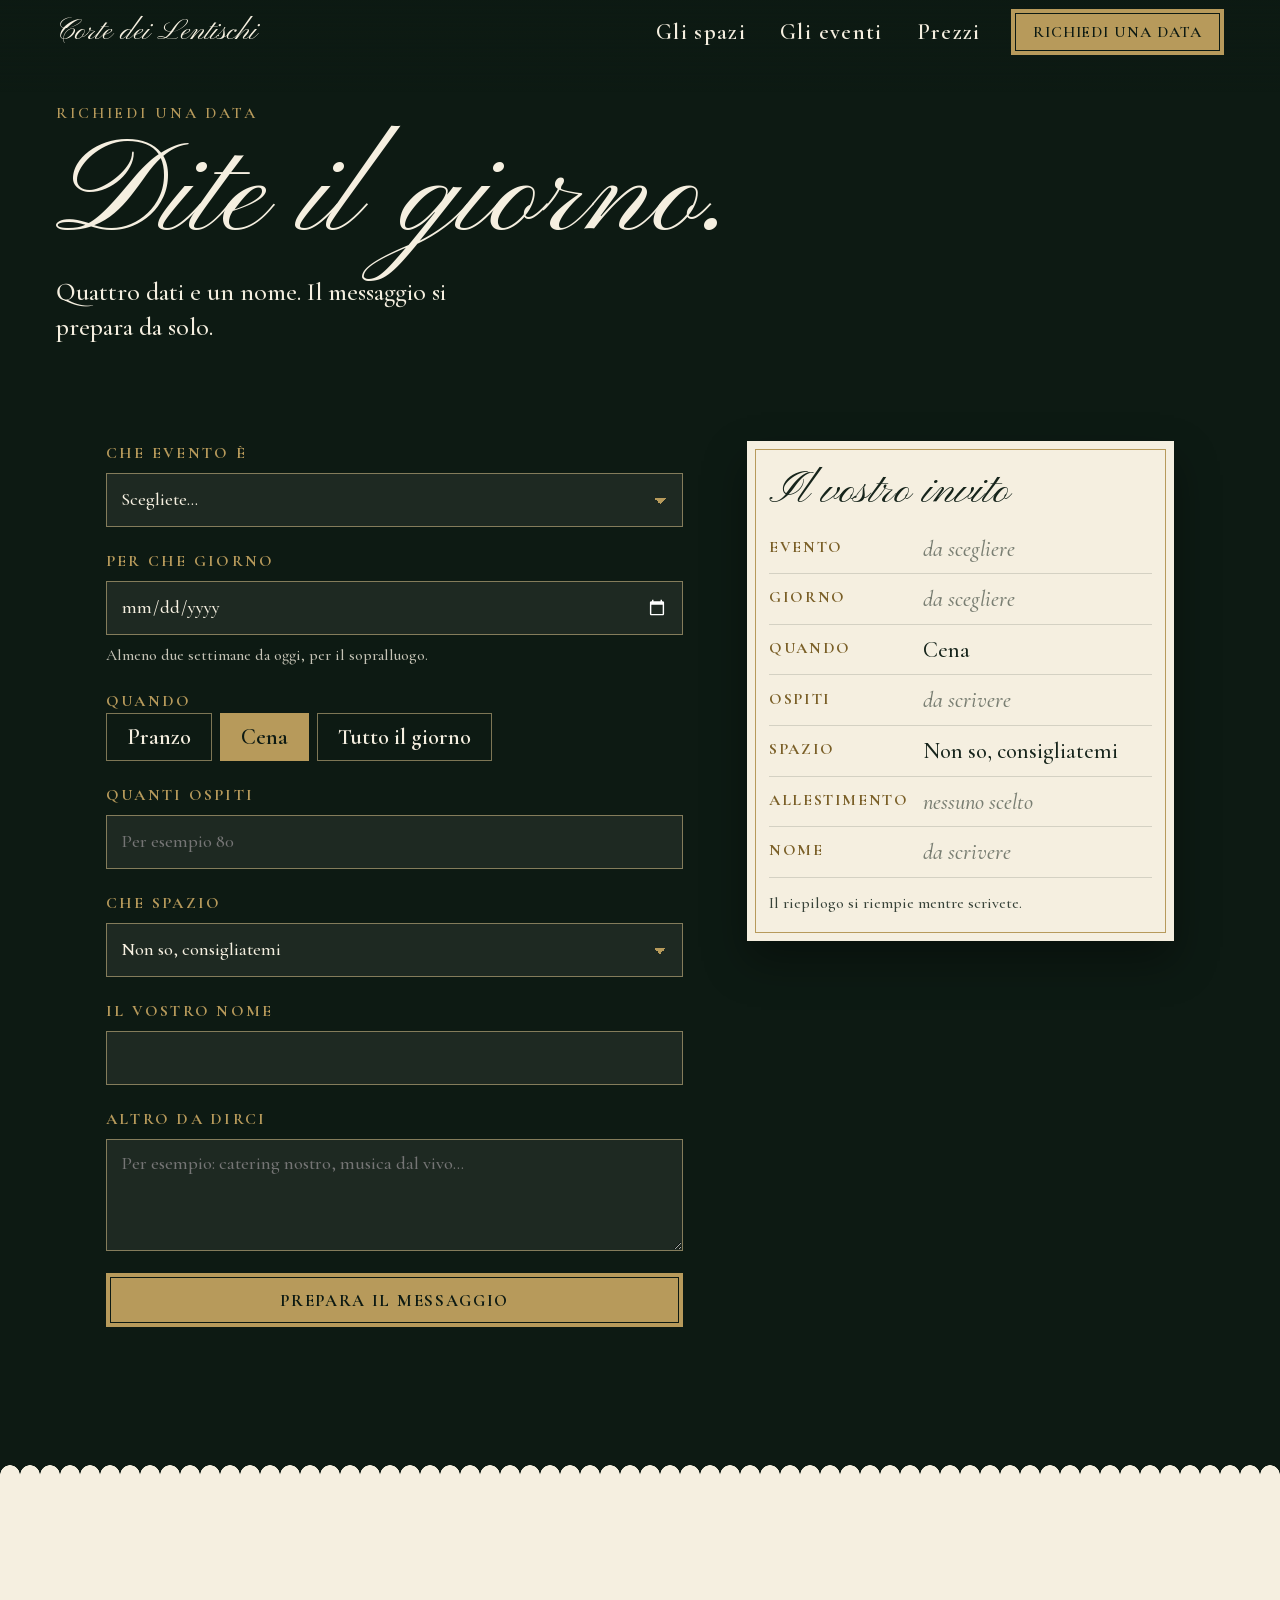
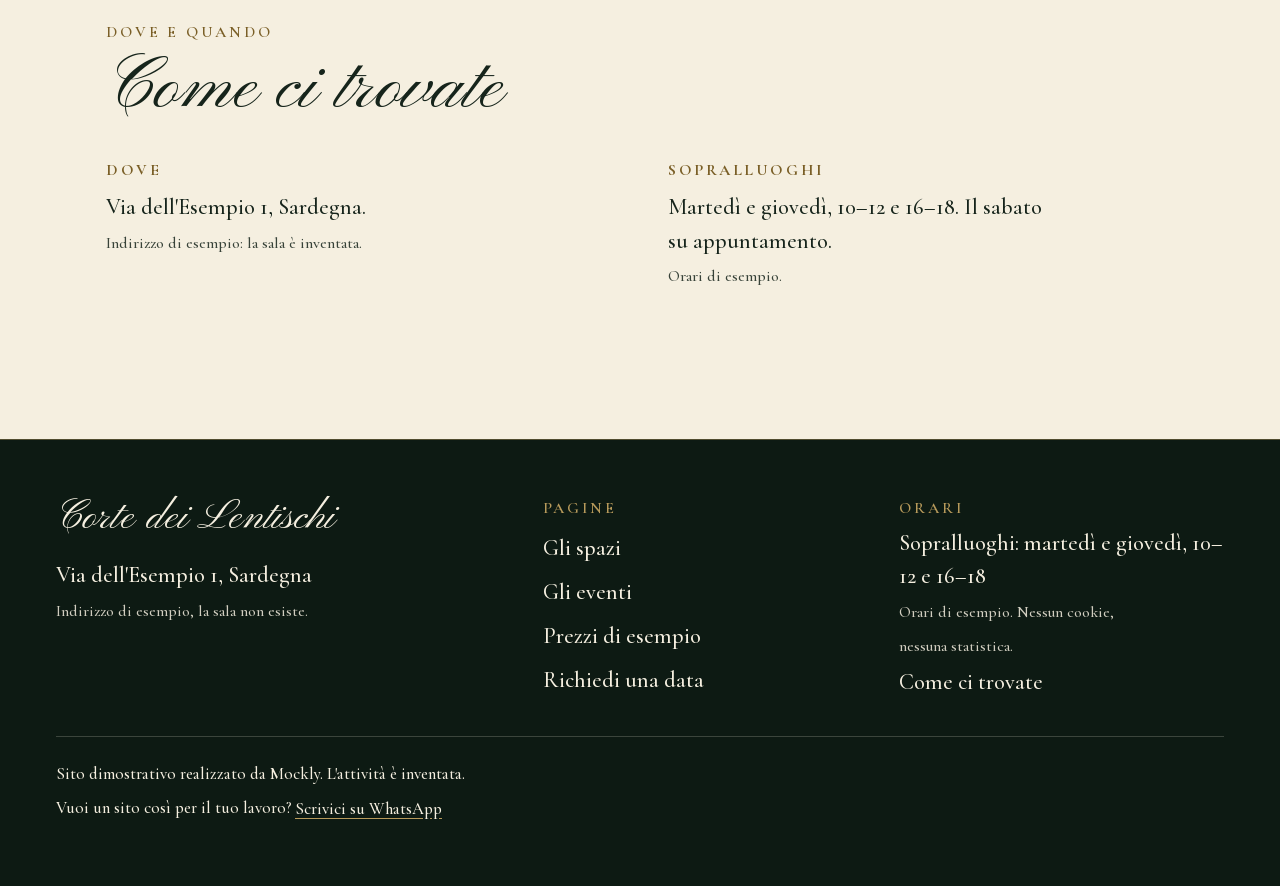
==== commit 20670ed0: "Simulatore, modulo e rifiniture da telefono e computer Co-Authored-By: Claude Opus 5.5 <noreply@anth" ====
--- a/richiedi.html
+++ b/richiedi.html
@@ -66,7 +66,7 @@
       <div class="field"><label for="nome">Il vostro nome</label>
         <input type="text" id="nome" name="nome" autocomplete="given-name" required aria-describedby="e-nome"><p class="field__err" id="e-nome" role="alert"></p></div>
       <div class="field"><label for="note">Altro da dirci</label><textarea id="note" name="note" placeholder="Per esempio: catering nostro, musica dal vivo…"></textarea></div>
-      <button class="btn" type="submit" id="invia">Prepara il messaggio su WhatsApp</button>
+      <button class="btn" type="submit" id="invia">Prepara il messaggio</button>
       <div class="sent" id="inviata" aria-live="polite">
         <p><strong>Messaggio pronto.</strong> Si apre WhatsApp con il testo già scritto, indirizzato a Mockly. È una dimostrazione: nessuna sala vera riceve la richiesta.</p>
         <textarea id="testo-msg" readonly aria-label="Testo del messaggio"></textarea>
--- a/assets/css/style.css
+++ b/assets/css/style.css
@@ -225,10 +225,10 @@
 .js.go .phero__in > * { opacity: 1; transform: none; transition: opacity 0.7s var(--ease), transform 0.8s var(--ease); transition-delay: calc(var(--i, 0) * 0.1s); }
 
 /* ── Capitolo: quanti siete ────────────────────────── */
-.quiz { min-height: 78vh; min-height: 78svh; display: grid; align-content: center; background: var(--verde-notte); }
+.quiz { min-height: 78vh; min-height: 78svh; display: grid; grid-template-columns: minmax(0, 1fr); align-content: center; background: var(--verde-notte); }
 .quiz h2 { margin: 10px 0 6px; }
-.quiz__nums { display: grid; grid-template-columns: repeat(4, 1fr); gap: 10px; margin-top: 34px; max-width: 640px; }
-.quiz__nums button { min-height: 84px; background: transparent; border: 1px solid rgba(217, 194, 138, 0.55); color: var(--avorio); font-family: var(--font-script); font-size: clamp(2.4rem, 9vw, 3.4rem); line-height: 1; touch-action: manipulation; transition: background-color 0.15s, color 0.15s, transform 0.1s; }
+.quiz__nums { display: grid; grid-template-columns: repeat(4, minmax(0, 1fr)); gap: 10px; margin-top: 34px; max-width: 640px; }
+.quiz__nums button { min-height: 84px; background: transparent; border: 1px solid rgba(217, 194, 138, 0.55); color: var(--avorio); font-family: var(--font-script); font-size: clamp(2rem, 9vw, 3.4rem); line-height: 1; padding: 0; touch-action: manipulation; transition: background-color 0.15s, color 0.15s, transform 0.1s; }
 .quiz__nums button:active { transform: scale(0.95); }
 .quiz__nums button[aria-pressed="true"] { background: var(--oro); color: var(--verde-notte); border-color: var(--oro); }
 .quiz__out { margin-top: 26px; min-height: 5.6em; max-width: 36ch; }
@@ -360,6 +360,9 @@
 .plan .pulse { animation: pulse 1.6s ease-in-out infinite; transform-box: fill-box; transform-origin: center; }
 @keyframes tw { 50% { opacity: 0.35; } }
 @keyframes pulse { 50% { transform: scale(1.12); opacity: 0.6; } }
+/* schermo basso: la piantina scorre con la pagina, così non copre i comandi */
+@media (max-height: 760px) and (max-width: 899px) { .sim__stage { position: static; } }
+@media (min-height: 761px) and (max-width: 899px) { .sim__panel :is(fieldset, button, input, a, p) { scroll-margin-top: calc(var(--head-h) + 380px); } }
 .sim__sum { margin-top: 10px; font-size: 1.1rem; line-height: 1.4; min-height: 3em; }
 .sim__sum strong { color: var(--oro-chiaro); }
 .sim__panel { display: grid; gap: 22px; }
@@ -428,7 +431,7 @@
 .summary { position: relative; padding: 26px 22px; background: var(--avorio); color: var(--inchiostro); box-shadow: 0 20px 40px rgba(0, 0, 0, 0.35); }
 .summary::before { content: ""; position: absolute; inset: 8px; border: 1px solid var(--oro); pointer-events: none; }
 .summary h2 { font-size: 2.8rem; margin-bottom: 8px; }
-.summary dl > div { display: grid; grid-template-columns: 7.2rem 1fr; gap: 10px; padding: 8px 0; border-bottom: 1px solid rgba(22, 36, 27, 0.15); }
+.summary dl > div { display: grid; grid-template-columns: 9rem 1fr; gap: 10px; padding: 8px 0; border-bottom: 1px solid rgba(22, 36, 27, 0.15); }
 .summary dt { font-size: 1rem; font-weight: 700; letter-spacing: 0.1em; text-transform: uppercase; color: var(--oro-scuro); padding-top: 0.2em; }
 .summary dd.is-empty { opacity: 0.55; font-style: italic; }
 .summary .note { margin-top: 14px; }
@@ -457,7 +460,8 @@
   .quiz__nums { grid-template-columns: repeat(4, 1fr); }
 }
 @media (min-width: 900px) {
-  .hero__card { max-width: 580px; margin: 0 0 56px var(--pad); padding: 42px 40px 34px; }
+  .hero__card { max-width: 600px; margin: 0 0 56px var(--pad); padding: 42px 40px 34px; }
+  .hero h1 { font-size: 5.2rem; white-space: nowrap; }
   .hero__card::before { inset: 10px; }
   .hero__card::after { inset: 16px; }
   .hero { padding-left: calc(max(0px, (100vw - 1180px) / 2)); }
@@ -473,7 +477,7 @@
   .nav-inline { display: flex; align-items: center; gap: 6px; }
   .nav-inline a { display: inline-flex; align-items: center; min-height: 48px; padding: 0 14px; text-decoration: none; font-weight: 600; letter-spacing: 0.06em; }
   .nav-inline a[aria-current="page"] { color: var(--oro-chiaro); border-bottom: 1px solid var(--oro); }
-  .nav-inline .btn { min-height: 46px; padding: 0 22px; margin-left: 10px; font-size: 0.95rem; }
+  .nav-inline .btn { min-height: 46px; padding: 0 22px; margin-left: 10px; font-size: 1rem; }
   .nav-inline .btn[aria-current="page"] { border-bottom: 0; color: var(--verde-notte); }
   .dock { display: none; }
   .foot { padding-bottom: 56px; }
